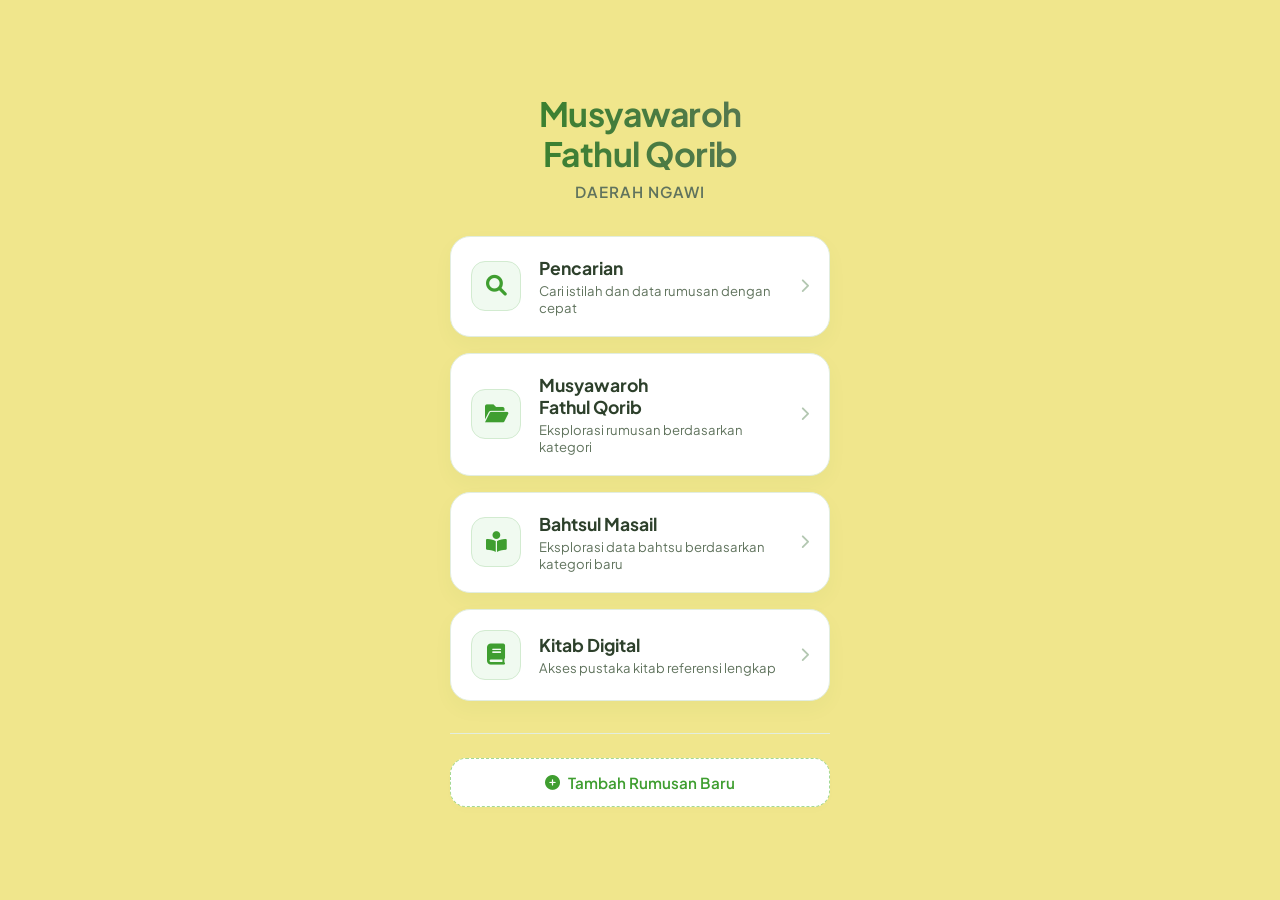
==== index.html @ d1c0fc66 "Add files via upload" ====
<!DOCTYPE html>
<html lang="id">
<head>
    <meta charset="UTF-8">
    <meta name="viewport" content="width=device-width, initial-scale=1.0">
    <title>Musyawaroh & Bahtsu Masail</title>
    
    <!-- Google Fonts untuk tampilan font modern & clean -->
    <link href="https://fonts.googleapis.com/css2?family=Plus+Jakarta+Sans:wght@400;500;600;700&display=swap" rel="stylesheet">
    <link rel="stylesheet" href="https://cdnjs.cloudflare.com/ajax/libs/font-awesome/6.0.0-beta3/css/all.min.css">

    <!-- Menghubungkan ke file CSS eksternal -->
    <link rel="stylesheet" href="styles.css"> 

    <link rel="manifest" href="manifest.json">
    <meta name="theme-color" content="#0f172a">

    <script>
      if ('serviceWorker' in navigator) {
        window.addEventListener('load', () => {
          navigator.serviceWorker.register('/sw.js')
            .then(reg => console.log('Service Worker terdaftar!', reg))
            .catch(err => console.log('Gagal daftar Service Worker:', err));
        });
      }
    </script>
</head>
<body>

    <div class="container">
        
        <!-- Header -->
        <div class="header-zone">
            <h1 class="title">Musyawaroh<br>Fathul Qorib</h1>
            <p class="subtitle">Daerah Ngawi</p>
        </div>
        
        <!-- Menu Utama -->
        <div class="main-grid">
            
            <!-- 1. PENCARIAN -->
            <div class="menu-card" id="pencarianLink">
                <div class="icon-wrapper">
                    <i class="fa-solid fa-magnifying-glass"></i>
                </div>
                <div class="menu-info">
                    <div class="menu-title">Pencarian</div>
                    <div class="menu-desc">Cari istilah dan data rumusan dengan cepat</div>
                </div>
                <i class="fa-solid fa-chevron-right arrow-icon"></i>
            </div>
            
            <!-- 2. MUSYAWAROH FATHUL QORIB (Bawaan) -->
            <div class="menu-card" id="daftarIsiLink">
                <div class="icon-wrapper">
                    <i class="fa-solid fa-folder-open"></i>
                </div>
                <div class="menu-info">
                    <div class="menu-title">Musyawaroh<br>Fathul Qorib</div>
                    <div class="menu-desc">Eksplorasi rumusan berdasarkan kategori</div>
                </div>
                <i class="fa-solid fa-chevron-right arrow-icon"></i>
            </div>

            <!-- 3. BAHTSU MASAIL (MENU BARU) -->
            <div class="menu-card" id="bahtsuMasailLink">
                <div class="icon-wrapper">
                    <i class="fa-solid fa-book-open-reader"></i>
                </div>
                <div class="menu-info">
                    <div class="menu-title">Bahtsul Masail</div>
                    <div class="menu-desc">Eksplorasi data bahtsu berdasarkan kategori baru</div>
                </div>
                <i class="fa-solid fa-chevron-right arrow-icon"></i>
            </div>

            <!-- 4. KITAB DIGITAL -->
            <div class="menu-card" id="alquranLink">
                <div class="icon-wrapper">
                    <i class="fa-solid fa-book"></i>
                </div>
                <div class="menu-info">
                    <div class="menu-title">Kitab Digital</div>
                    <div class="menu-desc">Akses pustaka kitab referensi lengkap</div>
                </div>
                <i class="fa-solid fa-chevron-right arrow-icon"></i>
            </div>

        </div> 
        
        <!-- Bagian Khusus Akses Admin -->
        <div class="admin-zone">
            <button id="tambahRumusanLink" class="btn-admin">
                <i class="fa-solid fa-plus-circle"></i> Tambah Rumusan Baru
            </button>
        </div>
    </div>

    <!-- Script navigasi bawaan -->
    <script src="script.js"></script> 

<script>
    document.getElementById('pencarianLink').addEventListener('click', function() {
        window.location.href = 'pencarian.html'; 
    });
    
    // Tetap mengarah ke menu Fathul Qorib yang lama (kategori.html)
    document.getElementById('daftarIsiLink').addEventListener('click', function() {
        window.location.href = 'kategori.html'; 
    });

    // MENU BARU: Mengarah ke file kategori_bahtsu.html yang baru saja dibuat
    document.getElementById('bahtsuMasailLink').addEventListener('click', function() {
        window.location.href = 'kategori_bahtsu.html'; 
    });
    
    document.getElementById('alquranLink').addEventListener('click', function() {
        window.location.href = 'kitab_digital.html'; 
    });
    
    document.getElementById('tambahRumusanLink').addEventListener('click', function() {
        window.location.href = 'tambah_rumusan.html'; 
    });
</script>

</body>
</html>
---- styles.css ----
/* ==========================================================================
   TAMPILAN CERAH ELEGAN & BERWARNA: MENU UTAMA & SUB-HALAMAN (styles.css)
   ========================================================================== */

:root {
    --bg-gradient: linear-gradient(135deg, #f7f9f6 0%, #edf2ec 100%); /* Latar belakang cerah segar */
  --khaki: #F0E68C;
      --gold: #FFD700;
  --darkslategray: #2F4F4F;
    --gray: #808080;
    --card-bg: #ffffff;
    --card-border: #e2ede0;
    --card-hover-bg: #f4faf2;
    --card-hover-border: #a3d995;
    --text-primary: #2d402b; /* Cokelat kehijauan tua (pengganti hitam kaku) */
    --text-secondary: #60735d;
    --accent-color: #3f9e30; /* Hijau Segar Musyawaroh */
    --accent-gradient: linear-gradient(135deg, #52b743 0%, #2f8522 100%);
}

/* Reset Dasar */
* {
    margin: 0;
    padding: 0;
    box-sizing: border-box;
    font-family: 'Plus Jakarta Sans', sans-serif;
    -webkit-tap-highlight-color: transparent;
}

body {
    background: var(--khaki);
    min-height: 100vh;
    display: flex;
    justify-content: center;
    align-items: center;
    color: var(--text-primary);
    padding: 20px;
}

.container {
    width: 100%;
    max-width: 420px;
    text-align: center;
    padding: 20px;
}

/* Header Utama */
.header-zone {
    margin-bottom: 35px;
}

.title {
    font-size: 2.1rem;
    font-weight: 700;
    letter-spacing: -0.5px;
    line-height: 1.2;
    background: linear-gradient(to right, #2f8522, #60735d);
    -webkit-background-clip: text;
    -webkit-text-fill-color: transparent;
}

.subtitle {
    font-size: 0.95rem;
    color: var(--text-secondary);
    margin-top: 8px;
    font-weight: 600;
    text-transform: uppercase;
    letter-spacing: 1px;
}

/* Tata Letak Menu List-Card */
.main-grid {
    display: flex;
    flex-direction: column;
    gap: 16px;
    margin-bottom: 32px;
}

.menu-card {
    background: var(--card-bg);
    border: 1px solid var(--card-border);
    border-radius: 20px;
    padding: 20px;
    display: flex;
    align-items: center;
    gap: 18px;
    cursor: pointer;
    box-shadow: 0 8px 20px rgba(47, 133, 34, 0.04);
    transition: all 0.25s cubic-bezier(0.4, 0, 0.2, 1);
    text-align: left;
}

/* Efek Hover Sentuhan Premium */
.menu-card:hover, 
.menu-card:active {
    background: var(--card-hover-bg);
    border-color: var(--card-hover-border);
    transform: translateY(-2px);
    box-shadow: 0 12px 24px rgba(47, 133, 34, 0.08);
}

/* Lingkaran Pembungkus Ikon Berwarna Cerah */
.icon-wrapper {
    width: 50px;
    height: 50px;
    background: #f0faf0;
    border-radius: 14px;
    display: flex;
    justify-content: center;
    align-items: center;
    color: var(--accent-color);
    font-size: 1.3rem;
    transition: all 0.25s ease;
    border: 1px solid #d2ebd0;
}

.menu-card:hover .icon-wrapper {
    background: var(--accent-gradient);
    color: #ffffff;
    border-color: transparent;
    box-shadow: 0 6px 14px rgba(82, 183, 67, 0.3);
}

.menu-info {
    flex: 1;
}

.menu-title {
    font-size: 1.1rem;
    font-weight: 700;
    color: var(--text-primary);
    margin-bottom: 3px;
}

.menu-desc {
    font-size: 0.82rem;
    color: var(--text-secondary);
    line-height: 1.3;
}

/* Ikon Panah Kanan */
.arrow-icon {
    color: #b3c7b1;
    font-size: 0.9rem;
    transition: all 0.25s ease;
}

.menu-card:hover .arrow-icon {
    color: var(--accent-color);
    transform: translateX(4px);
}

/* Area Tombol Admin Bersih */
.admin-zone {
    margin-top: 10px;
    border-top: 1px solid #e2ede0;
    padding-top: 24px;
}

.btn-admin {
    width: 100%;
    background: #ffffff;
    border: 1px dashed #a3d995;
    color: var(--accent-color);
    padding: 14px;
    border-radius: 16px;
    font-size: 0.95rem;
    font-weight: 600;
    cursor: pointer;
    transition: all 0.2s ease;
    display: flex;
    justify-content: center;
    align-items: center;
    gap: 8px;
    box-shadow: 0 4px 10px rgba(0,0,0,0.01);
}

.btn-admin:hover {
    border-style: solid;
    border-color: var(--accent-color);
    background: var(--accent-color);
    color: #ffffff;
}

/* ==========================================================================
   GAYA UNTUK HALAMAN DAFTAR RUMUSAN BY KATEGORI
   ========================================================================== */
.back-button { 
    background-color: #ffffff; 
    cursor: pointer; 
    display: inline-block; 
    margin-bottom: 20px; 
    color: #b87333; 
    font-weight: 600; 
    font-size: 0.85rem;
    letter-spacing: 0.5px;
    border: 1px solid #e8dfd0; 
    border-radius: 30px; 
    padding: 6px 16px; 
    float: left;
    box-shadow: 0 2px 8px rgba(184, 115, 51, 0.08); 
    transition: all 0.2s ease;
}

.back-button:hover {
    background-color: #faf6f0;
    border-color: #b87333;
    transform: translateY(-1px);
}

.menu-list {
    margin-top: 5px;
    max-height: 400px;
    overflow-y: auto; 
    display: flex;
    flex-direction: column;
    gap: 10px;
    padding-right: 4px;
}

.menu-item {
    display: flex;
    align-items: center;
    background-color: #ffffff;
    padding: 14px 16px;
    border: 1px solid #f3ece0;
    border-radius: 16px;
    cursor: pointer;
    text-align: left;
    transition: all 0.25s cubic-bezier(0.4, 0, 0.2, 1);
}

.menu-item:hover {
    background-color: #fffbf4;
    border-color: #d4af37;
    transform: translateX(3px);
}

.menu-item i { margin-right: 14px; font-size: 0.9rem; }
.text-accent { color: #d88998; transition: color 0.2s ease; }
.menu-item:hover .text-accent { color: #c2185b; }
.menu-item span { font-size: 0.95rem; color: #6d4c41; font-weight: 500; line-height: 1.4; }
.menu-list::-webkit-scrollbar { width: 5px; }
.menu-list::-webkit-scrollbar-track { background: transparent; }
.menu-list::-webkit-scrollbar-thumb { background: #e8dfd0; border-radius: 10px; }
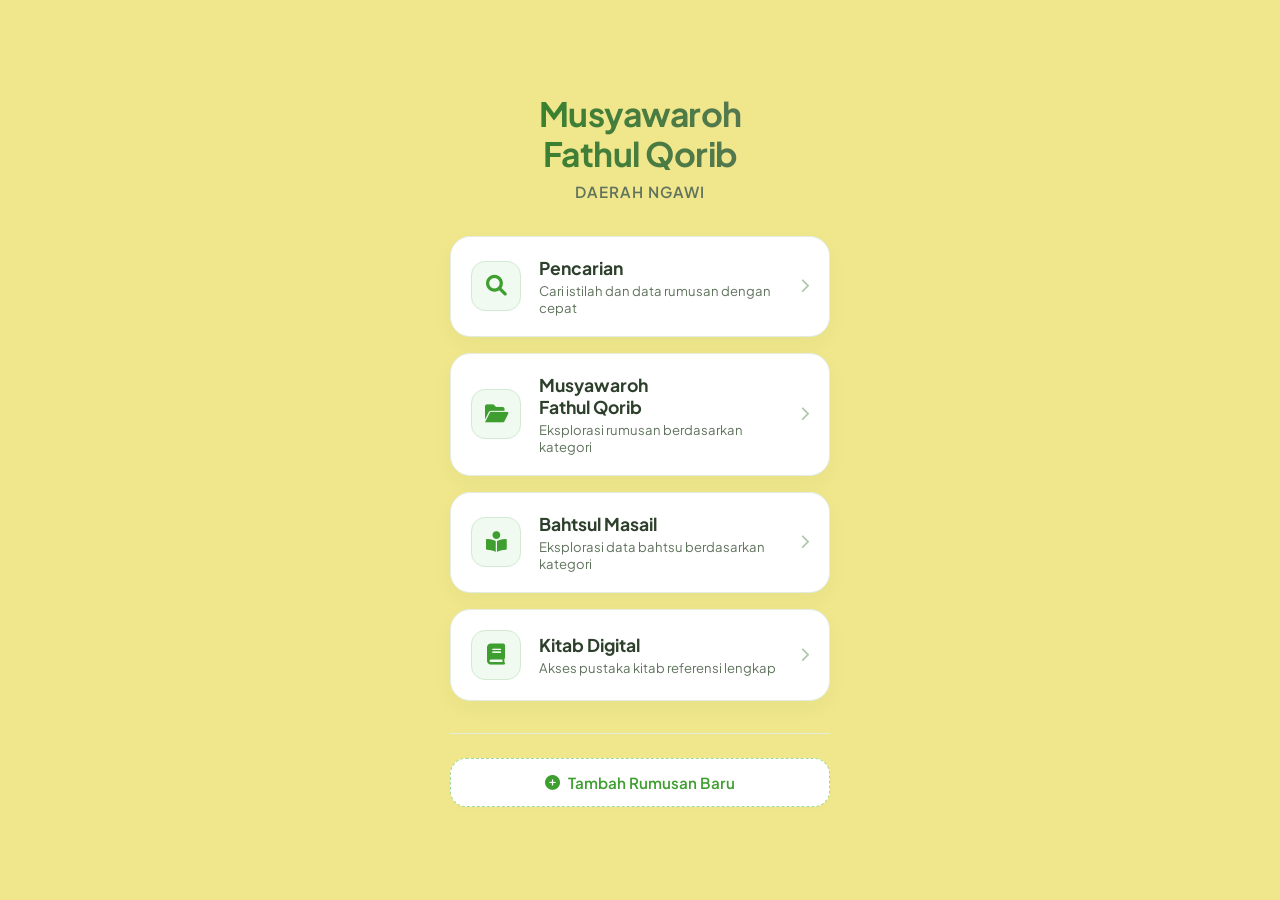
==== commit cf29f6f9: "Update index.html" ====
--- a/index.html
+++ b/index.html
@@ -69,7 +69,7 @@
                 </div>
                 <div class="menu-info">
                     <div class="menu-title">Bahtsul Masail</div>
-                    <div class="menu-desc">Eksplorasi data bahtsu berdasarkan kategori baru</div>
+                    <div class="menu-desc">Eksplorasi data bahtsu berdasarkan kategori</div>
                 </div>
                 <i class="fa-solid fa-chevron-right arrow-icon"></i>
             </div>
